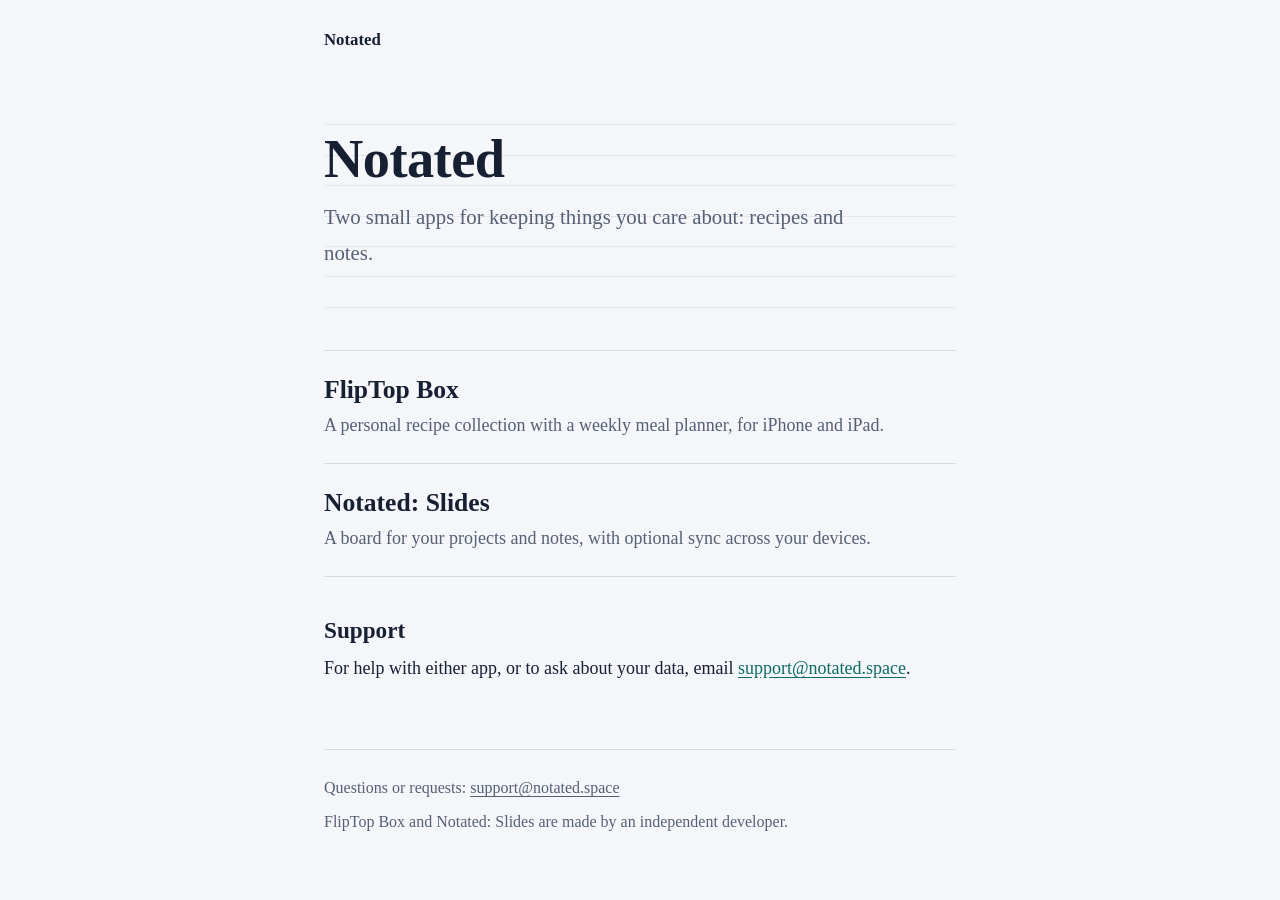
==== index.html @ cdda5094 "Add site" ====
<!DOCTYPE html>
<html lang="en">
<head>
<meta charset="utf-8">
<meta name="viewport" content="width=device-width, initial-scale=1">
<title>Notated: apps by an independent developer</title>
<meta name="description" content="FlipTop Box and Notated: Slides, apps by an independent developer.">
<link rel="stylesheet" href="style.css">
</head>
<body>
<div class="wrap">
<header class="site"><a href="./">Notated</a></header>
<main>

<div class="ruled">
<h1>Notated</h1>
<p class="lede">Two small apps for keeping things you care about: recipes and notes.</p>
</div>
<ul class="apps">
<li>
<h2><a href="fliptop-box/">FlipTop Box</a></h2>
<p>A personal recipe collection with a weekly meal planner, for iPhone and iPad.</p>
</li>
<li>
<h2><a href="notated-slides/">Notated: Slides</a></h2>
<p>A board for your projects and notes, with optional sync across your devices.</p>
</li>
</ul>
<h2>Support</h2>
<p>For help with either app, or to ask about your data, email <a href="mailto:support@notated.space">support@notated.space</a>.</p>

</main>
<footer class="site">
<p>Questions or requests: <a href="mailto:support@notated.space">support@notated.space</a></p>
<p>FlipTop Box and Notated: Slides are made by an independent developer.</p>
</footer>
</div>
</body>
</html>
---- style.css ----
:root{
  --paper:#F4F6F9; --ink:#172033; --muted:#566074; --rule:#D5DBE5; --accent:#0E6B66; --accent-ink:#FFFFFF;
  --line:rgba(23,32,51,.07);
}
@media (prefers-color-scheme:dark){
  :root:not([data-theme="light"]){
    --paper:#10151F; --ink:#E7EBF2; --muted:#9AA5B8; --rule:#2A3345; --accent:#5CC4BC; --accent-ink:#10151F;
    --line:rgba(231,235,242,.06);
  }
}
*{box-sizing:border-box}
html{-webkit-text-size-adjust:100%}
body{
  margin:0; background:var(--paper); color:var(--ink);
  font-family:"Iowan Old Style","Palatino Linotype",Palatino,Georgia,"Times New Roman",serif;
  font-size:1.125rem; line-height:1.7;
}
a{color:var(--accent); text-underline-offset:.18em}
a:focus-visible{outline:3px solid var(--accent); outline-offset:3px; border-radius:2px}
.wrap{max-width:42rem; margin:0 auto; padding:0 1.25rem}
header.site{padding:1.5rem 0 0}
header.site a{color:var(--ink); font-weight:700; text-decoration:none; font-size:1.05rem}
main{padding:2.5rem 0 3rem}
h1{font-size:clamp(2.2rem,7vw,3.4rem); line-height:1.1; margin:0 0 .6rem; letter-spacing:-.01em}
h2{font-size:1.45rem; line-height:1.3; margin:2.4rem 0 .5rem}
p,ul{margin:0 0 1.1rem}
ul{padding-left:1.3rem}
li{margin-bottom:.45rem}
.lede{font-size:1.3rem; color:var(--muted); margin-bottom:1.8rem; max-width:34rem}
.meta{color:var(--muted); font-size:1rem}
/* ruled-paper hero, used on the home page only */
.ruled{
  background-image:repeating-linear-gradient(to bottom,transparent 0,transparent calc(1.9rem - 1px),var(--line) calc(1.9rem - 1px),var(--line) 1.9rem);
  padding:2.2rem 0 1.2rem; margin-bottom:1rem;
}
.apps{list-style:none; padding:0; margin:2rem 0 0}
.apps li{border-top:1px solid var(--rule); padding:1.4rem 0; margin:0}
.apps li:last-child{border-bottom:1px solid var(--rule)}
.apps h2{margin:0 0 .2rem; font-size:1.6rem}
.apps h2 a{color:var(--ink); text-decoration:none}
.apps h2 a:hover{text-decoration:underline}
.apps p{margin:0; color:var(--muted)}
.btn{
  display:inline-block; background:var(--accent); color:var(--accent-ink); text-decoration:none;
  padding:.7rem 1.2rem; min-height:44px; border-radius:6px; font-weight:700; font-family:inherit;
}
.btn.quiet{background:transparent; color:var(--accent); border:2px solid var(--accent)}
.actions{display:flex; flex-wrap:wrap; gap:.8rem; margin:1.6rem 0}
.note{border-left:4px solid var(--accent); padding:.2rem 0 .2rem 1rem; margin:1.4rem 0; color:var(--ink)}
footer.site{border-top:1px solid var(--rule); padding:1.5rem 0 3rem; color:var(--muted); font-size:1rem}
footer.site a{color:var(--muted)}
footer.site p{margin:0 0 .4rem}
@media (prefers-reduced-motion:reduce){*{scroll-behavior:auto!important}}
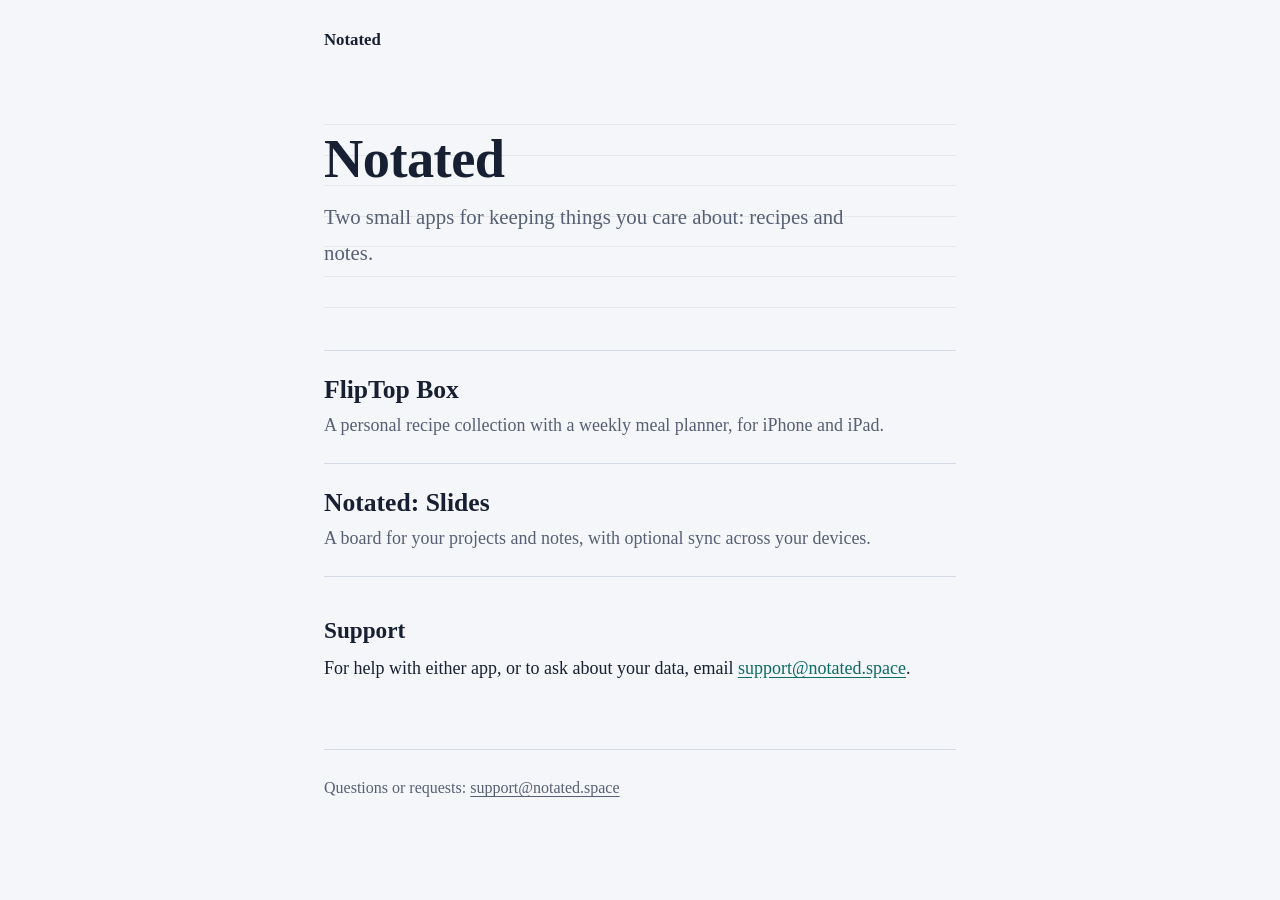
==== commit 3ef023a6: "Revised copy" ====
--- a/index.html
+++ b/index.html
@@ -1,39 +1,42 @@
 <!DOCTYPE html>
 <html lang="en">
+
 <head>
-<meta charset="utf-8">
-<meta name="viewport" content="width=device-width, initial-scale=1">
-<title>Notated: apps by an independent developer</title>
-<meta name="description" content="FlipTop Box and Notated: Slides, apps by an independent developer.">
-<link rel="stylesheet" href="style.css">
+    <meta charset="utf-8">
+    <meta name="viewport" content="width=device-width, initial-scale=1">
+    <title>Notated: apps by an independent developer</title>
+    <meta name="description" content="FlipTop Box and Notated: Slides, apps by an independent developer.">
+    <link rel="stylesheet" href="style.css">
 </head>
+
 <body>
-<div class="wrap">
-<header class="site"><a href="./">Notated</a></header>
-<main>
+    <div class="wrap">
+        <header class="site"><a href="./">Notated</a></header>
+        <main>
 
-<div class="ruled">
-<h1>Notated</h1>
-<p class="lede">Two small apps for keeping things you care about: recipes and notes.</p>
-</div>
-<ul class="apps">
-<li>
-<h2><a href="fliptop-box/">FlipTop Box</a></h2>
-<p>A personal recipe collection with a weekly meal planner, for iPhone and iPad.</p>
-</li>
-<li>
-<h2><a href="notated-slides/">Notated: Slides</a></h2>
-<p>A board for your projects and notes, with optional sync across your devices.</p>
-</li>
-</ul>
-<h2>Support</h2>
-<p>For help with either app, or to ask about your data, email <a href="mailto:support@notated.space">support@notated.space</a>.</p>
+            <div class="ruled">
+                <h1>Notated</h1>
+                <p class="lede">Two small apps for keeping things you care about: recipes and notes.</p>
+            </div>
+            <ul class="apps">
+                <li>
+                    <h2><a href="fliptop-box/">FlipTop Box</a></h2>
+                    <p>A personal recipe collection with a weekly meal planner, for iPhone and iPad.</p>
+                </li>
+                <li>
+                    <h2><a href="notated-slides/">Notated: Slides</a></h2>
+                    <p>A board for your projects and notes, with optional sync across your devices.</p>
+                </li>
+            </ul>
+            <h2>Support</h2>
+            <p>For help with either app, or to ask about your data, email <a
+                    href="mailto:support@notated.space">support@notated.space</a>.</p>
 
-</main>
-<footer class="site">
-<p>Questions or requests: <a href="mailto:support@notated.space">support@notated.space</a></p>
-<p>FlipTop Box and Notated: Slides are made by an independent developer.</p>
-</footer>
-</div>
+        </main>
+        <footer class="site">
+            <p>Questions or requests: <a href="mailto:support@notated.space">support@notated.space</a></p>
+        </footer>
+    </div>
 </body>
-</html>
+
+</html>
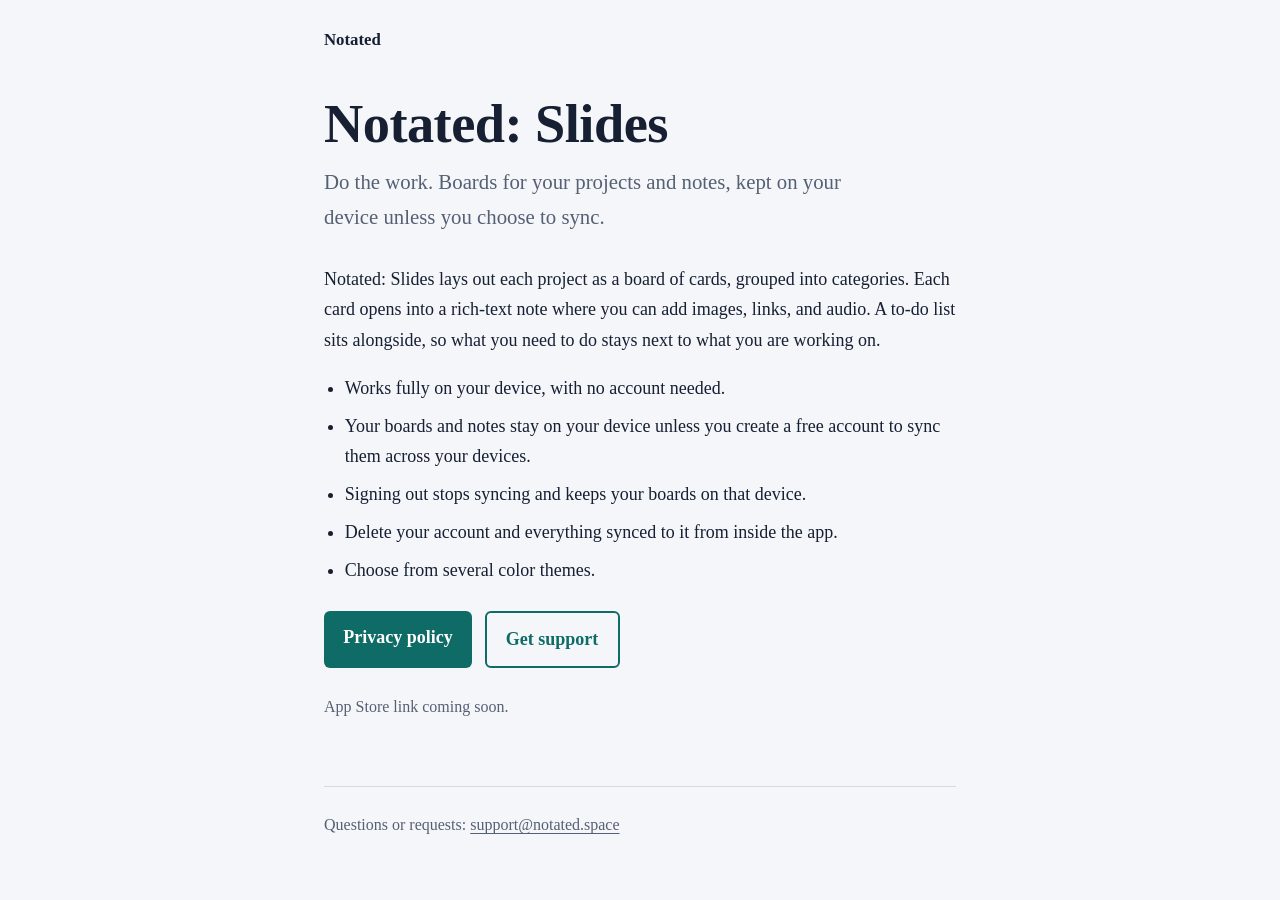
==== commit 36ca7559: "Updated copy" ====
--- a/index.html
+++ b/index.html
@@ -4,33 +4,37 @@
 <head>
     <meta charset="utf-8">
     <meta name="viewport" content="width=device-width, initial-scale=1">
-    <title>Notated: apps by an independent developer</title>
-    <meta name="description" content="FlipTop Box and Notated: Slides, apps by an independent developer.">
-    <link rel="stylesheet" href="style.css">
+    <title>Notated: Slides</title>
+    <meta name="description"
+        content="Notated: Slides is a board for your projects and notes. Everything stays on your device unless you turn on optional sync.">
+    <link rel="stylesheet" href="../style.css">
 </head>
 
 <body>
     <div class="wrap">
-        <header class="site"><a href="./">Notated</a></header>
+        <header class="site"><a href="../">Notated</a></header>
         <main>
 
-            <div class="ruled">
-                <h1>Notated</h1>
-                <p class="lede">Two small apps for keeping things you care about: recipes and notes.</p>
+            <h1>Notated: Slides</h1>
+            <p class="lede">Do the work. Boards for your projects and notes, kept on your device unless you choose to
+                sync.</p>
+            <p>Notated: Slides lays out each project as a board of cards, grouped into categories. Each card opens into
+                a rich-text note where you can add images, links, and audio. A to-do list sits alongside, so what you
+                need to do stays next to what you are working on.</p>
+            <ul>
+                <li>Works fully on your device, with no account needed.</li>
+                <li>Your boards and notes stay on your device unless you create a free account to sync them across your
+                    devices.</li>
+                <li>Signing out stops syncing and keeps your boards on that device.</li>
+                <li>Delete your account and everything synced to it from inside the app.</li>
+                <li>Choose from several color themes.</li>
+            </ul>
+            <div class="actions">
+                <a class="btn" href="privacy/">Privacy policy</a>
+                <a class="btn quiet" href="mailto:support@notated.space?subject=Notated%3A%20Slides%20support">Get
+                    support</a>
             </div>
-            <ul class="apps">
-                <li>
-                    <h2><a href="fliptop-box/">FlipTop Box</a></h2>
-                    <p>A personal recipe collection with a weekly meal planner, for iPhone and iPad.</p>
-                </li>
-                <li>
-                    <h2><a href="notated-slides/">Notated: Slides</a></h2>
-                    <p>A board for your projects and notes, with optional sync across your devices.</p>
-                </li>
-            </ul>
-            <h2>Support</h2>
-            <p>For help with either app, or to ask about your data, email <a
-                    href="mailto:support@notated.space">support@notated.space</a>.</p>
+            <p class="meta">App Store link coming soon.</p>
 
         </main>
         <footer class="site">
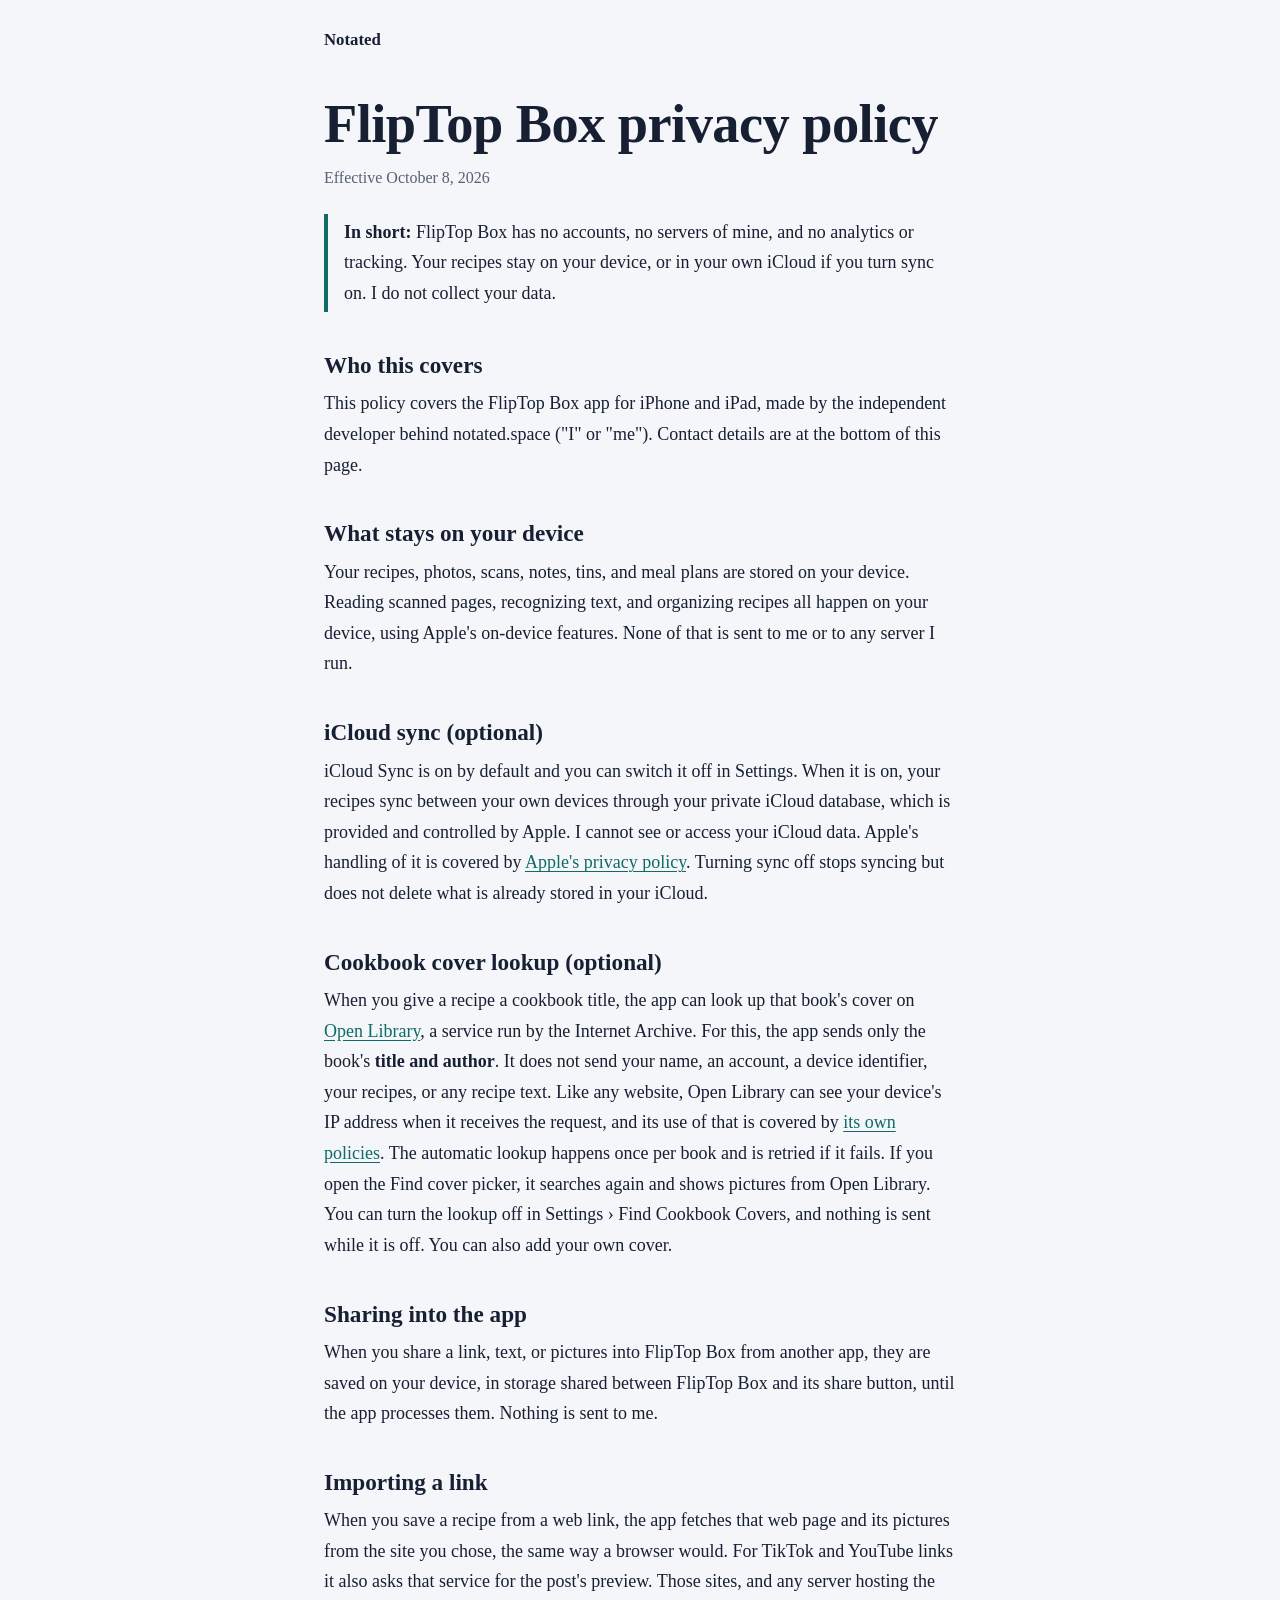
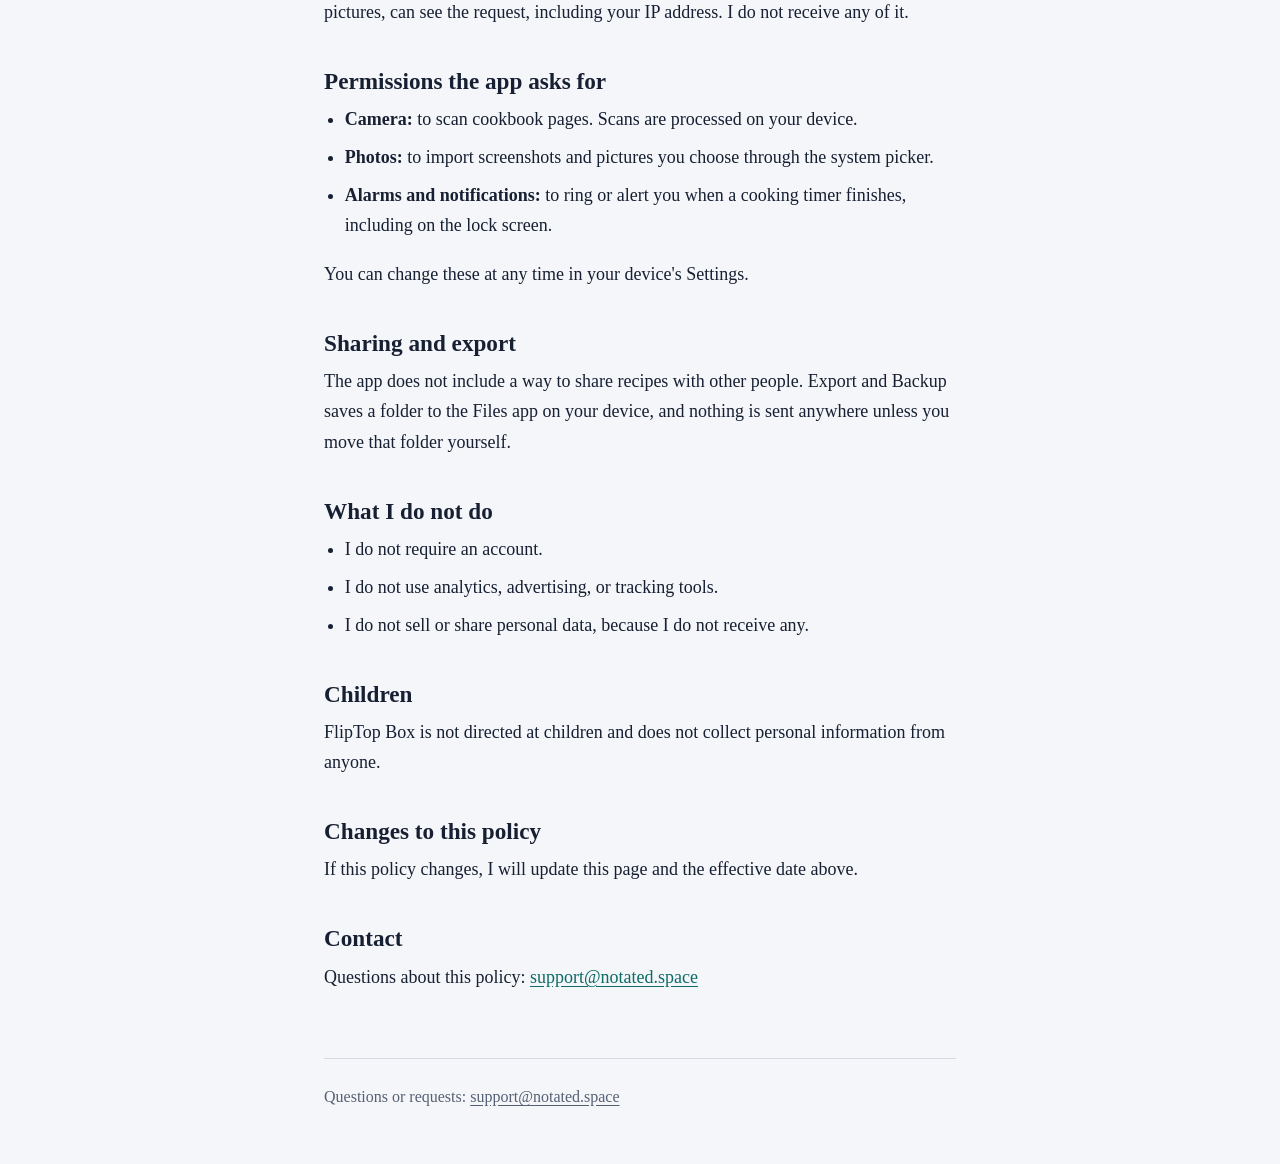
==== commit 2a6f278b: "Revised copy" ====
--- a/index.html
+++ b/index.html
@@ -1,46 +1,71 @@
 <!DOCTYPE html>
 <html lang="en">
+<head>
+<meta charset="utf-8">
+<meta name="viewport" content="width=device-width, initial-scale=1">
+<title>FlipTop Box privacy policy</title>
+<meta name="description" content="How FlipTop Box handles your data.">
+<link rel="stylesheet" href="../../style.css">
+</head>
+<body>
+<div class="wrap">
+<header class="site"><a href="../../">Notated</a></header>
+<main>
 
-<head>
-    <meta charset="utf-8">
-    <meta name="viewport" content="width=device-width, initial-scale=1">
-    <title>Notated: Slides</title>
-    <meta name="description"
-        content="Notated: Slides is a board for your projects and notes. Everything stays on your device unless you turn on optional sync.">
-    <link rel="stylesheet" href="../style.css">
-</head>
+<h1>FlipTop Box privacy policy</h1>
+<p class="meta">Effective October 8, 2026</p>
 
-<body>
-    <div class="wrap">
-        <header class="site"><a href="../">Notated</a></header>
-        <main>
+<p class="note"><strong>In short:</strong> FlipTop Box has no accounts, no servers of mine, and no analytics or tracking. Your recipes stay on your device, or in your own iCloud if you turn sync on. I do not collect your data.</p>
 
-            <h1>Notated: Slides</h1>
-            <p class="lede">Do the work. Boards for your projects and notes, kept on your device unless you choose to
-                sync.</p>
-            <p>Notated: Slides lays out each project as a board of cards, grouped into categories. Each card opens into
-                a rich-text note where you can add images, links, and audio. A to-do list sits alongside, so what you
-                need to do stays next to what you are working on.</p>
-            <ul>
-                <li>Works fully on your device, with no account needed.</li>
-                <li>Your boards and notes stay on your device unless you create a free account to sync them across your
-                    devices.</li>
-                <li>Signing out stops syncing and keeps your boards on that device.</li>
-                <li>Delete your account and everything synced to it from inside the app.</li>
-                <li>Choose from several color themes.</li>
-            </ul>
-            <div class="actions">
-                <a class="btn" href="privacy/">Privacy policy</a>
-                <a class="btn quiet" href="mailto:support@notated.space?subject=Notated%3A%20Slides%20support">Get
-                    support</a>
-            </div>
-            <p class="meta">App Store link coming soon.</p>
+<h2>Who this covers</h2>
+<p>This policy covers the FlipTop Box app for iPhone and iPad, made by the independent developer behind notated.space ("I" or "me"). Contact details are at the bottom of this page.</p>
 
-        </main>
-        <footer class="site">
-            <p>Questions or requests: <a href="mailto:support@notated.space">support@notated.space</a></p>
-        </footer>
-    </div>
+<h2>What stays on your device</h2>
+<p>Your recipes, photos, scans, notes, tins, and meal plans are stored on your device. Reading scanned pages, recognizing text, and organizing recipes all happen on your device, using Apple's on-device features. None of that is sent to me or to any server I run.</p>
+
+<h2>iCloud sync (optional)</h2>
+<p>iCloud Sync is on by default and you can switch it off in Settings. When it is on, your recipes sync between your own devices through your private iCloud database, which is provided and controlled by Apple. I cannot see or access your iCloud data. Apple's handling of it is covered by <a href="https://www.apple.com/legal/privacy/">Apple's privacy policy</a>. Turning sync off stops syncing but does not delete what is already stored in your iCloud.</p>
+
+<h2>Cookbook cover lookup (optional)</h2>
+<p>When you give a recipe a cookbook title, the app can look up that book's cover on <a href="https://openlibrary.org">Open Library</a>, a service run by the Internet Archive. For this, the app sends only the book's <strong>title and author</strong>. It does not send your name, an account, a device identifier, your recipes, or any recipe text. Like any website, Open Library can see your device's IP address when it receives the request, and its use of that is covered by <a href="https://archive.org/about/terms.php">its own policies</a>. The automatic lookup happens once per book and is retried if it fails. If you open the Find cover picker, it searches again and shows pictures from Open Library. You can turn the lookup off in Settings › Find Cookbook Covers, and nothing is sent while it is off. You can also add your own cover.</p>
+
+<h2>Sharing into the app</h2>
+<p>When you share a link, text, or pictures into FlipTop Box from another app, they are saved on your device, in storage shared between FlipTop Box and its share button, until the app processes them. Nothing is sent to me.</p>
+
+<h2>Importing a link</h2>
+<p>When you save a recipe from a web link, the app fetches that web page and its pictures from the site you chose, the same way a browser would. For TikTok and YouTube links it also asks that service for the post's preview. Those sites, and any server hosting the pictures, can see the request, including your IP address. I do not receive any of it.</p>
+
+<h2>Permissions the app asks for</h2>
+<ul>
+<li><strong>Camera:</strong> to scan cookbook pages. Scans are processed on your device.</li>
+<li><strong>Photos:</strong> to import screenshots and pictures you choose through the system picker.</li>
+<li><strong>Alarms and notifications:</strong> to ring or alert you when a cooking timer finishes, including on the lock screen.</li>
+</ul>
+<p>You can change these at any time in your device's Settings.</p>
+
+<h2>Sharing and export</h2>
+<p>The app does not include a way to share recipes with other people. Export and Backup saves a folder to the Files app on your device, and nothing is sent anywhere unless you move that folder yourself.</p>
+
+<h2>What I do not do</h2>
+<ul>
+<li>I do not require an account.</li>
+<li>I do not use analytics, advertising, or tracking tools.</li>
+<li>I do not sell or share personal data, because I do not receive any.</li>
+</ul>
+
+<h2>Children</h2>
+<p>FlipTop Box is not directed at children and does not collect personal information from anyone.</p>
+
+<h2>Changes to this policy</h2>
+<p>If this policy changes, I will update this page and the effective date above.</p>
+
+<h2>Contact</h2>
+<p>Questions about this policy: <a href="mailto:support@notated.space">support@notated.space</a></p>
+
+</main>
+<footer class="site">
+<p>Questions or requests: <a href="mailto:support@notated.space">support@notated.space</a></p>
+</footer>
+</div>
 </body>
-
-</html>+</html>
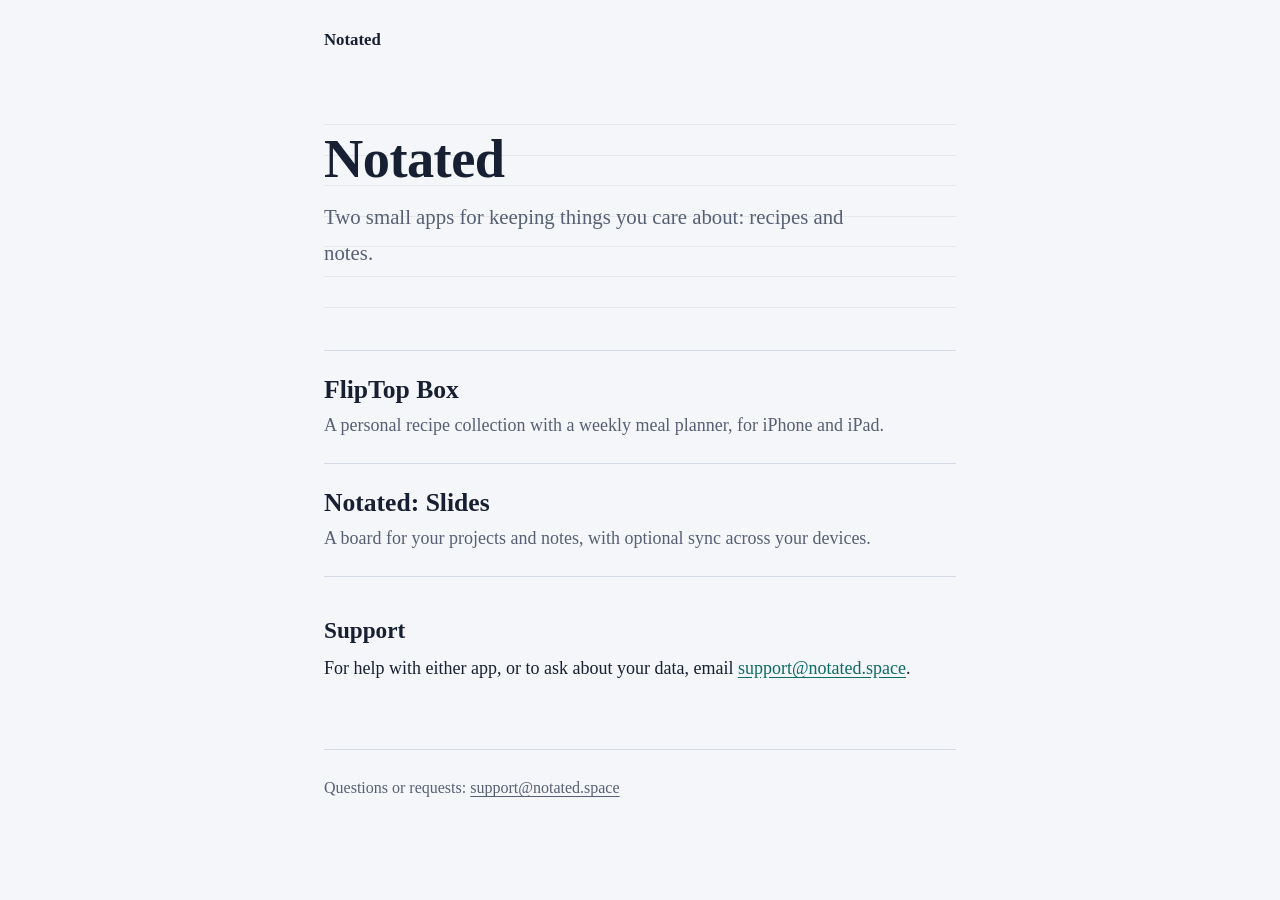
==== commit 43014a5a: "Add files via upload" ====
--- a/index.html
+++ b/index.html
@@ -1,71 +1,42 @@
 <!DOCTYPE html>
 <html lang="en">
+
 <head>
-<meta charset="utf-8">
-<meta name="viewport" content="width=device-width, initial-scale=1">
-<title>FlipTop Box privacy policy</title>
-<meta name="description" content="How FlipTop Box handles your data.">
-<link rel="stylesheet" href="../../style.css">
+    <meta charset="utf-8">
+    <meta name="viewport" content="width=device-width, initial-scale=1">
+    <title>Notated: apps by an independent developer</title>
+    <meta name="description" content="FlipTop Box and Notated: Slides, apps by an independent developer.">
+    <link rel="stylesheet" href="style.css">
 </head>
+
 <body>
-<div class="wrap">
-<header class="site"><a href="../../">Notated</a></header>
-<main>
+    <div class="wrap">
+        <header class="site"><a href="./">Notated</a></header>
+        <main>
 
-<h1>FlipTop Box privacy policy</h1>
-<p class="meta">Effective October 8, 2026</p>
+            <div class="ruled">
+                <h1>Notated</h1>
+                <p class="lede">Two small apps for keeping things you care about: recipes and notes.</p>
+            </div>
+            <ul class="apps">
+                <li>
+                    <h2><a href="fliptop-box/">FlipTop Box</a></h2>
+                    <p>A personal recipe collection with a weekly meal planner, for iPhone and iPad.</p>
+                </li>
+                <li>
+                    <h2><a href="notated-slides/">Notated: Slides</a></h2>
+                    <p>A board for your projects and notes, with optional sync across your devices.</p>
+                </li>
+            </ul>
+            <h2>Support</h2>
+            <p>For help with either app, or to ask about your data, email <a
+                    href="mailto:support@notated.space">support@notated.space</a>.</p>
 
-<p class="note"><strong>In short:</strong> FlipTop Box has no accounts, no servers of mine, and no analytics or tracking. Your recipes stay on your device, or in your own iCloud if you turn sync on. I do not collect your data.</p>
+        </main>
+        <footer class="site">
+            <p>Questions or requests: <a href="mailto:support@notated.space">support@notated.space</a></p>
+        </footer>
+    </div>
+</body>
 
-<h2>Who this covers</h2>
-<p>This policy covers the FlipTop Box app for iPhone and iPad, made by the independent developer behind notated.space ("I" or "me"). Contact details are at the bottom of this page.</p>
-
-<h2>What stays on your device</h2>
-<p>Your recipes, photos, scans, notes, tins, and meal plans are stored on your device. Reading scanned pages, recognizing text, and organizing recipes all happen on your device, using Apple's on-device features. None of that is sent to me or to any server I run.</p>
-
-<h2>iCloud sync (optional)</h2>
-<p>iCloud Sync is on by default and you can switch it off in Settings. When it is on, your recipes sync between your own devices through your private iCloud database, which is provided and controlled by Apple. I cannot see or access your iCloud data. Apple's handling of it is covered by <a href="https://www.apple.com/legal/privacy/">Apple's privacy policy</a>. Turning sync off stops syncing but does not delete what is already stored in your iCloud.</p>
-
-<h2>Cookbook cover lookup (optional)</h2>
-<p>When you give a recipe a cookbook title, the app can look up that book's cover on <a href="https://openlibrary.org">Open Library</a>, a service run by the Internet Archive. For this, the app sends only the book's <strong>title and author</strong>. It does not send your name, an account, a device identifier, your recipes, or any recipe text. Like any website, Open Library can see your device's IP address when it receives the request, and its use of that is covered by <a href="https://archive.org/about/terms.php">its own policies</a>. The automatic lookup happens once per book and is retried if it fails. If you open the Find cover picker, it searches again and shows pictures from Open Library. You can turn the lookup off in Settings › Find Cookbook Covers, and nothing is sent while it is off. You can also add your own cover.</p>
-
-<h2>Sharing into the app</h2>
-<p>When you share a link, text, or pictures into FlipTop Box from another app, they are saved on your device, in storage shared between FlipTop Box and its share button, until the app processes them. Nothing is sent to me.</p>
-
-<h2>Importing a link</h2>
-<p>When you save a recipe from a web link, the app fetches that web page and its pictures from the site you chose, the same way a browser would. For TikTok and YouTube links it also asks that service for the post's preview. Those sites, and any server hosting the pictures, can see the request, including your IP address. I do not receive any of it.</p>
-
-<h2>Permissions the app asks for</h2>
-<ul>
-<li><strong>Camera:</strong> to scan cookbook pages. Scans are processed on your device.</li>
-<li><strong>Photos:</strong> to import screenshots and pictures you choose through the system picker.</li>
-<li><strong>Alarms and notifications:</strong> to ring or alert you when a cooking timer finishes, including on the lock screen.</li>
-</ul>
-<p>You can change these at any time in your device's Settings.</p>
-
-<h2>Sharing and export</h2>
-<p>The app does not include a way to share recipes with other people. Export and Backup saves a folder to the Files app on your device, and nothing is sent anywhere unless you move that folder yourself.</p>
-
-<h2>What I do not do</h2>
-<ul>
-<li>I do not require an account.</li>
-<li>I do not use analytics, advertising, or tracking tools.</li>
-<li>I do not sell or share personal data, because I do not receive any.</li>
-</ul>
-
-<h2>Children</h2>
-<p>FlipTop Box is not directed at children and does not collect personal information from anyone.</p>
-
-<h2>Changes to this policy</h2>
-<p>If this policy changes, I will update this page and the effective date above.</p>
-
-<h2>Contact</h2>
-<p>Questions about this policy: <a href="mailto:support@notated.space">support@notated.space</a></p>
-
-</main>
-<footer class="site">
-<p>Questions or requests: <a href="mailto:support@notated.space">support@notated.space</a></p>
-</footer>
-</div>
-</body>
-</html>
+</html>
